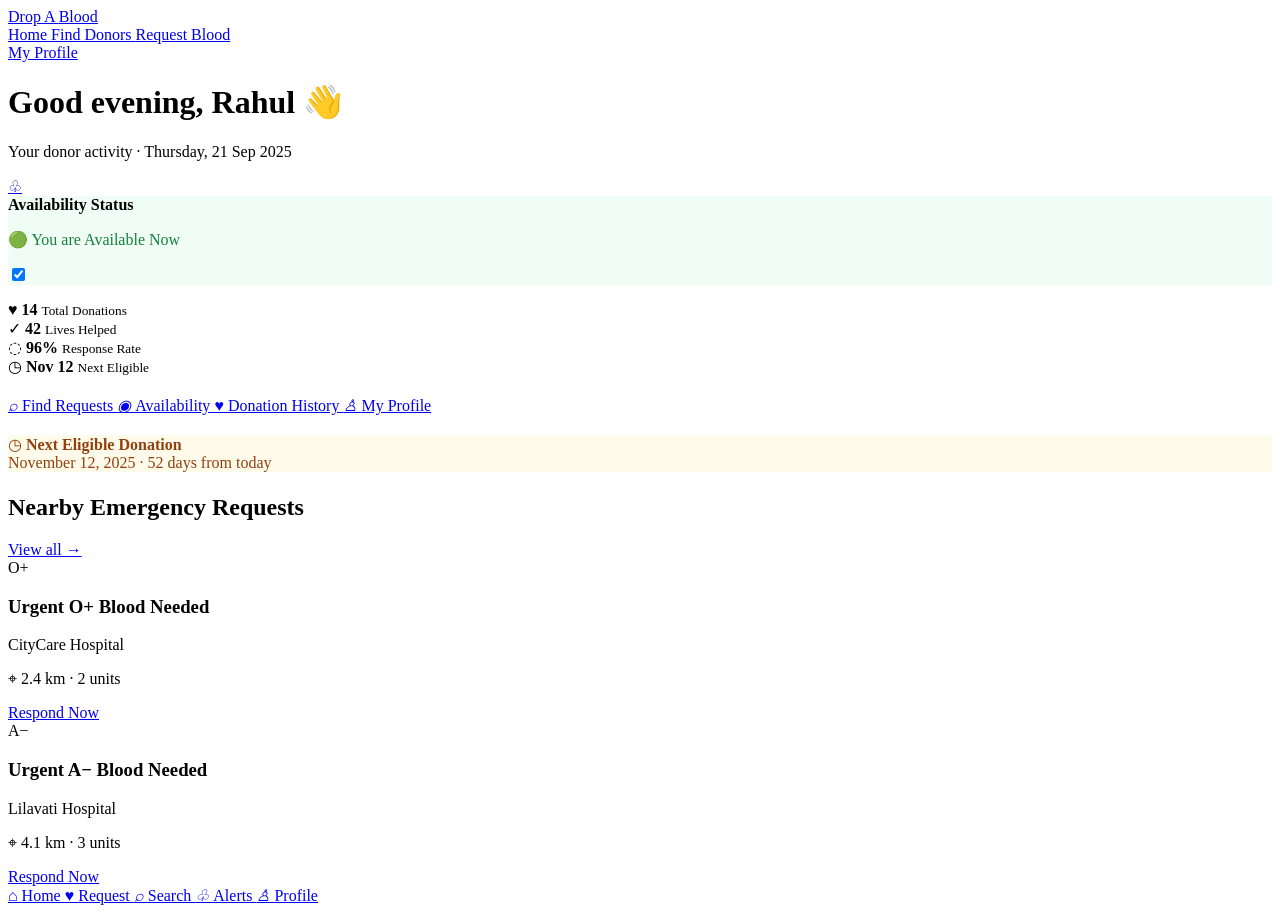
==== donor-dashboard.html @ 8c6ed32f "added donor-dashboard.html" ====
<!doctype html>
<html lang="en">
  <head>
    <meta charset="utf-8">
    <meta name="viewport" content="width=device-width,initial-scale=1">
    <link rel="stylesheet" href="styles.css">
    <title>
      Donor Dashboard — DropABlood
    </title>
  </head>
  <body class="bottom-space">
    <header class="topbar">
      <nav class="container nav">
        <a class="logo" href="index.html">
          <b class="logo-mark">
          </b>
          Drop
          <span class="red">
            A
          </span>
          Blood
        </a>
        <div class="nav-links">
          <a href="index.html">
            Home
          </a>
          <a href="search.html">
            Find Donors
          </a>
          <a href="request.html">
            Request Blood
          </a>
        </div>
        <a class="nav-action" href="profile.html">
          My Profile
        </a>
      </nav>
    </header>
    <main class="page">
      <div class="container">
        <div class="section-head">
          <div>
            <h1>
              Good evening, Rahul 👋
            </h1>
            <p>
              Your donor activity · Thursday, 21 Sep 2025
            </p>
          </div>
          <a href="notifications.html">
            ♧
          </a>
        </div>
        <section class="card" style="border-color:#bbf7d0;background:#f0fdf4;margin-bottom:16px">
          <div class="section-head" style="margin:0">
            <div>
              <b>
                Availability Status
              </b>
              <p style="color:#15803d">
                🟢 You are Available Now
              </p>
            </div>
            <label class="switch" aria-label="Availability toggle">
              <input checked type="checkbox">
            </label>
          </div>
        </section>
        <div class="dash-grid">
          <div class="card dash-stat">
            ♥
            <strong>
              14
            </strong>
            <small>
              Total Donations
            </small>
          </div>
          <div class="card dash-stat">
            ✓
            <strong>
              42
            </strong>
            <small>
              Lives Helped
            </small>
          </div>
          <div class="card dash-stat">
            ◌
            <strong>
              96%
            </strong>
            <small>
              Response Rate
            </small>
          </div>
          <div class="card dash-stat">
            ◷
            <strong>
              Nov 12
            </strong>
            <small>
              Next Eligible
            </small>
          </div>
        </div>
        <section class="quick" style="margin:20px 0">
          <a class="card" href="search.html">
            <i>
              ⌕
            </i>
            Find Requests
          </a>
          <a class="card" href="profile.html">
            <i>
              ◉
            </i>
            Availability
          </a>
          <a class="card" href="donor-profile.html">
            <i>
              ♥
            </i>
            Donation History
          </a>
          <a class="card" href="profile.html">
            <i>
              ♙
            </i>
            My Profile
          </a>
        </section>
        <section class="notice" style="background:#fffbeb;border-color:#fde68a;color:#92400e;margin-bottom:22px">
          ◷
          <span>
            <b>
              Next Eligible Donation
            </b>
            <br>
            November 12, 2025 · 52 days from today
          </span>
        </section>
        <div class="section-head">
          <h2>
            Nearby Emergency Requests
          </h2>
          <a class="text-link" href="search.html">
            View all →
          </a>
        </div>
        <div class="request-grid">
          <article class="card request-card critical">
            <span class="blood">
              O+
            </span>
            <h3>
              Urgent O+ Blood Needed
            </h3>
            <p class="muted">
              CityCare Hospital
            </p>
            <p class="metadata">
              ⌖ 2.4 km · 2 units
            </p>
            <a class="btn btn-primary" href="emergency.html">
              Respond Now
            </a>
          </article>
          <article class="card request-card">
            <span class="blood">
              A−
            </span>
            <h3>
              Urgent A− Blood Needed
            </h3>
            <p class="muted">
              Lilavati Hospital
            </p>
            <p class="metadata">
              ⌖ 4.1 km · 3 units
            </p>
            <a class="btn btn-primary" href="emergency.html">
              Respond Now
            </a>
          </article>
        </div>
      </div>
    </main>
    <nav class="mobile-nav">
      <a href="index.html">
        <i>
          ⌂
        </i>
        Home
      </a>
      <a href="request.html">
        <i>
          ♥
        </i>
        Request
      </a>
      <a href="search.html">
        <i>
          ⌕
        </i>
        Search
      </a>
      <a href="notifications.html">
        <i>
          ♧
        </i>
        Alerts
      </a>
      <a href="profile.html">
        <i>
          ♙
        </i>
        Profile
      </a>
    </nav>
  </body>
</html>
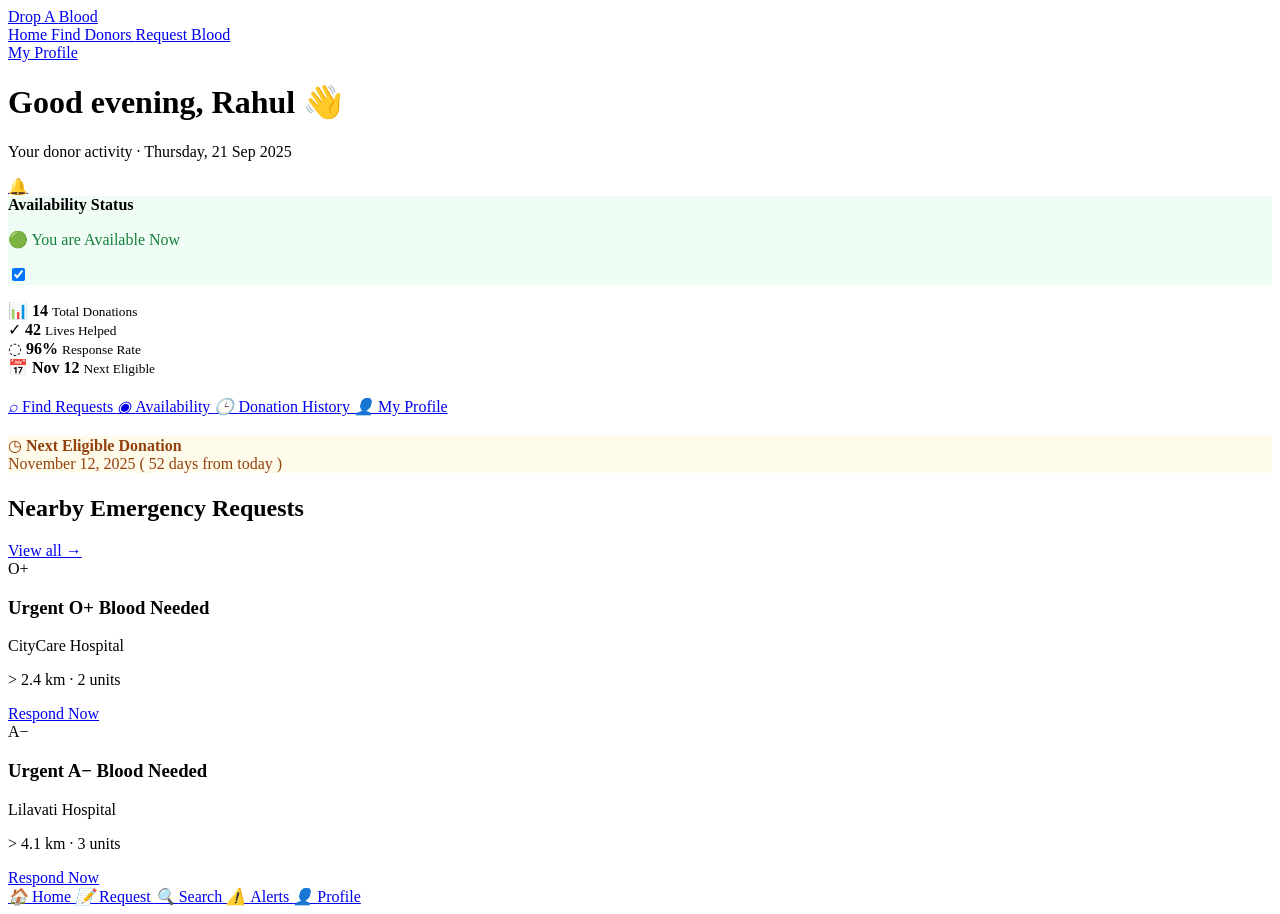
==== commit 7abd62c5: "updated donor-dashboard.html" ====
--- a/donor-dashboard.html
+++ b/donor-dashboard.html
@@ -48,7 +48,7 @@
             </p>
           </div>
           <a href="notifications.html">
-            ♧
+            🔔
           </a>
         </div>
         <section class="card" style="border-color:#bbf7d0;background:#f0fdf4;margin-bottom:16px">
@@ -68,7 +68,7 @@
         </section>
         <div class="dash-grid">
           <div class="card dash-stat">
-            ♥
+            📊
             <strong>
               14
             </strong>
@@ -95,7 +95,7 @@
             </small>
           </div>
           <div class="card dash-stat">
-            ◷
+            📅
             <strong>
               Nov 12
             </strong>
@@ -119,13 +119,13 @@
           </a>
           <a class="card" href="donor-profile.html">
             <i>
-              ♥
+              🕒
             </i>
             Donation History
           </a>
           <a class="card" href="profile.html">
             <i>
-              ♙
+              👤
             </i>
             My Profile
           </a>
@@ -137,7 +137,7 @@
               Next Eligible Donation
             </b>
             <br>
-            November 12, 2025 · 52 days from today
+            November 12, 2025 ( 52 days from today )
           </span>
         </section>
         <div class="section-head">
@@ -160,13 +160,13 @@
               CityCare Hospital
             </p>
             <p class="metadata">
-              ⌖ 2.4 km · 2 units
+              > 2.4 km · 2 units
             </p>
             <a class="btn btn-primary" href="emergency.html">
               Respond Now
             </a>
           </article>
-          <article class="card request-card">
+          <article class="card request-card critical">
             <span class="blood">
               A−
             </span>
@@ -177,7 +177,7 @@
               Lilavati Hospital
             </p>
             <p class="metadata">
-              ⌖ 4.1 km · 3 units
+              > 4.1 km · 3 units
             </p>
             <a class="btn btn-primary" href="emergency.html">
               Respond Now
@@ -189,31 +189,31 @@
     <nav class="mobile-nav">
       <a href="index.html">
         <i>
-          ⌂
+          🏠
         </i>
         Home
       </a>
       <a href="request.html">
         <i>
-          ♥
+          📝
         </i>
         Request
       </a>
       <a href="search.html">
         <i>
-          ⌕
+          🔍
         </i>
         Search
       </a>
       <a href="notifications.html">
         <i>
-          ♧
+          ⚠️
         </i>
         Alerts
       </a>
       <a href="profile.html">
         <i>
-          ♙
+          👤
         </i>
         Profile
       </a>
